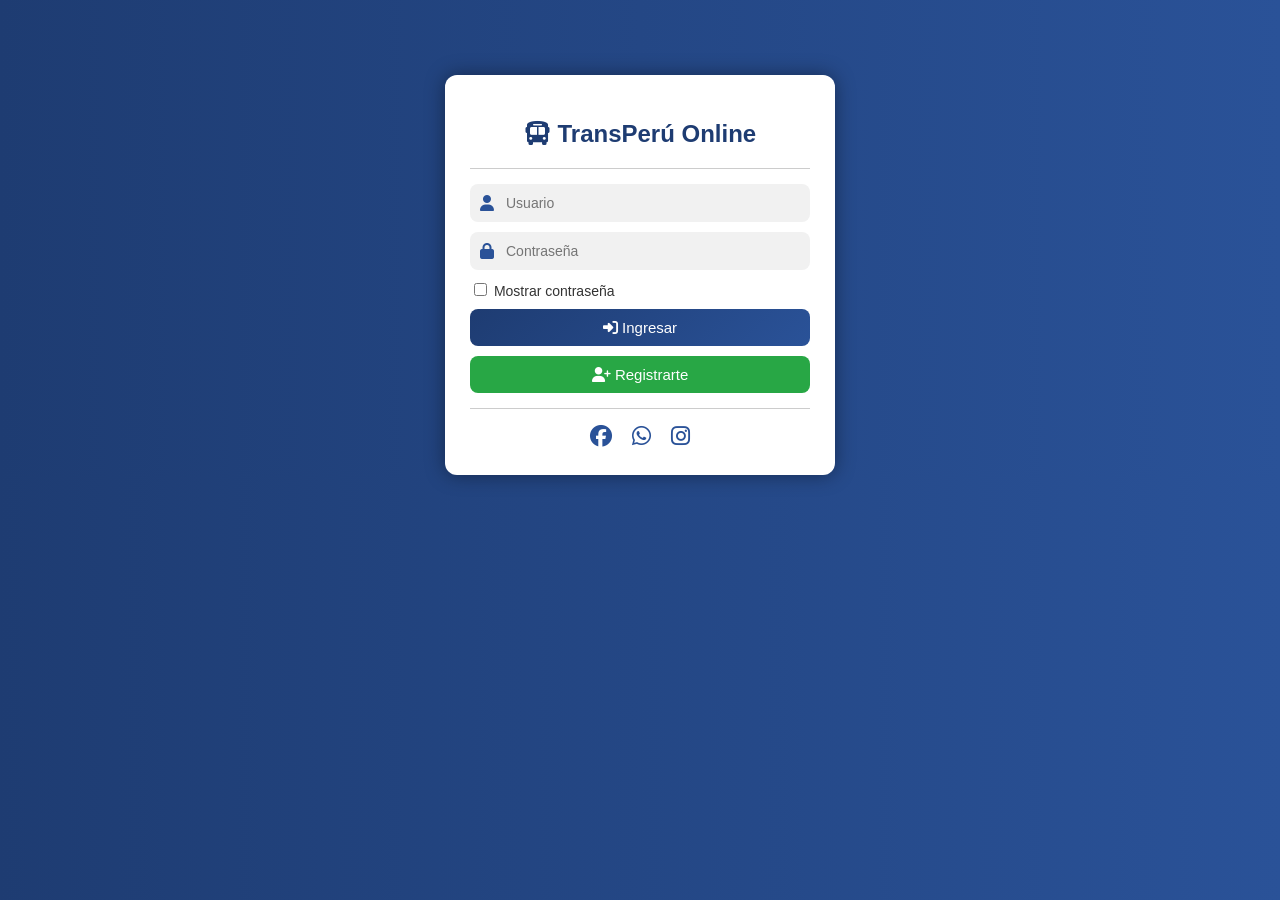
==== index.html @ ee518b82 "Primer commit del proyecto TransPeruOnline" ====
<!DOCTYPE html>
<html lang="es">
<head>
    <meta charset="UTF-8">
    <title>Login TransPerú</title>

    <link rel="stylesheet" href="style.css">
    <link rel="stylesheet" href="https://cdnjs.cloudflare.com/ajax/libs/font-awesome/6.5.0/css/all.min.css">
</head>
<body>

<div class="box box-home">

    <h2><i class="fa-solid fa-bus"></i> TransPerú Online</h2>

    <div class="line"></div>

    <div id="msg"></div>

    <form action="login_usu.php" method="POST">

        <div class="input-box">
            <i class="fa-solid fa-user"></i>
            <input type="text" name="usuario" placeholder="Usuario" required>
        </div>

        <div class="input-box">
            <i class="fa-solid fa-lock"></i>
            <input type="password" id="password" name="password" placeholder="Contraseña" required>
        </div>

        <div class="check-box">
            <input type="checkbox" onclick="togglePassword()"> Mostrar contraseña
        </div>

        <div class="buttons">

            <button type="submit" class="login">
                <i class="fa-solid fa-right-to-bracket"></i> Ingresar
            </button>

            <button type="button" class="register"
                onclick="window.location.href='register.html'">
                <i class="fa-solid fa-user-plus"></i> Registrarte
            </button>

        </div>

        <div class="line"></div>

        <div class="social">
            <a href="#"><i class="fa-brands fa-facebook"></i></a>
            <a href="#"><i class="fa-brands fa-whatsapp"></i></a>
            <a href="#"><i class="fa-brands fa-instagram"></i></a>
        </div>

    </form>
</div>

<script>
const params = new URLSearchParams(window.location.search);
const error = params.get("error");

if (error == "1") {
    document.getElementById("msg").innerHTML = "ERROR: Contraseña o usuario incorrecta";
    document.getElementById("msg").style.color = "red";
}
</script>

<script>
function togglePassword() {
    let pass = document.getElementById("password");
    pass.type = pass.type === "password" ? "text" : "password";
}
</script>

</body>
</html>
---- style.css ----
body {
    font-family: Arial, sans-serif;
    background: linear-gradient(to right, #1e3c72, #2a5298);
    margin: 0;
    padding-top: 70px; /* espacio para navbar */
}

/* CUADRO PRINCIPAL*/
.box {
    width: 340px;
    background: #ffffff;
    padding: 25px;
    border-radius: 12px;
    box-shadow: 0 0 20px rgba(0,0,0,0.4);
    text-align: center;
    margin: auto;
}

.box-login {
    margin-top: 80px;
}

.box-home {
    margin-top: 5px;
}


/* TITULO */
h2 {
    margin-bottom: 20px;
    color: #1e3c72;
}

/* INPUT + ICONO */
.input-box {
    display: flex;
    align-items: center;
    background: #f1f1f1;
    margin: 10px 0;
    padding: 10px;
    border-radius: 8px;
}

.input-box i {
    margin-right: 10px;
    color: #2a5298;
}

.input-box input {
    border: none;
    outline: none;
    background: transparent;
    width: 100%;
    font-size: 14px;
}

/* CHECKBOX */
.check-box {
    text-align: left;
    font-size: 14px;
    margin: 10px 0;
    color: #333;
}

/* BOTONES */
.buttons {
    display: flex;
    flex-direction: column;
    gap: 10px;
    margin-top: 10px;
}

/* BOTÓN GENERAL */
.buttons button {
    padding: 10px;
    border: none;
    border-radius: 8px;
    cursor: pointer;
    font-size: 15px;
    color: white;
    transition: 0.3s;
}

/* INGRESAR */
.login {
    padding: 12px;
    border: none;
    border-radius: 10px;
    cursor: pointer;
    font-size: 15px;
    color: white;
    background: linear-gradient(135deg, #1e3c72, #2a5298);
    width: 100%;
    transition: 0.3s;
}

.login:hover {
    background: #1e3c72;
}

/* REGISTRAR */
.register {
    background: #28a745;
}

.register:hover {
    background: #1e7e34;
}

/* LÍNEA */
.line {
    width: 100%;
    height: 1px;
    background: #ccc;
    margin: 15px 0;
}

/* REDES */
.social {
    display: flex;
    justify-content: center;
    gap: 20px;
    margin-top: 10px;
}

.social a {
    font-size: 22px;
    color: #2a5298;
    transition: 0.3s;
}

.social a:hover {
    color: #1e3c72;
    transform: scale(1.2);
}

/* MENSAJES */
.msg-box {
    display: none;
    margin: 10px 0;
    padding: 10px;
    border-radius: 8px;
    font-size: 14px;
    text-align: center;
    font-weight: bold;
}

.msg-error {
    display: block;
    background: #ffdddd;
    color: #d8000c;
    border: 1px solid #d8000c;
}

/* NAVBAR FIJA */
.navbar {
    position: fixed;
    top: 0;
    left: 0;
    width: 100%;
    background: #1f2937;
    color: white;
    display: flex;
    justify-content: space-between;
    align-items: center;
    padding: 15px 30px;
    z-index: 1000;
}

/* LOGO */
.navbar .logo {
    font-size: 20px;
    font-weight: bold;
}

/* MENU */
.navbar .menu {
    list-style: none;
    display: flex;
    gap: 20px;
    margin-right: 40px;
}

.navbar .menu li a {
    color: white;
    text-decoration: none;
    font-size: 14px;
}

.navbar .menu li a:hover {
    color: #00bcd4;
}
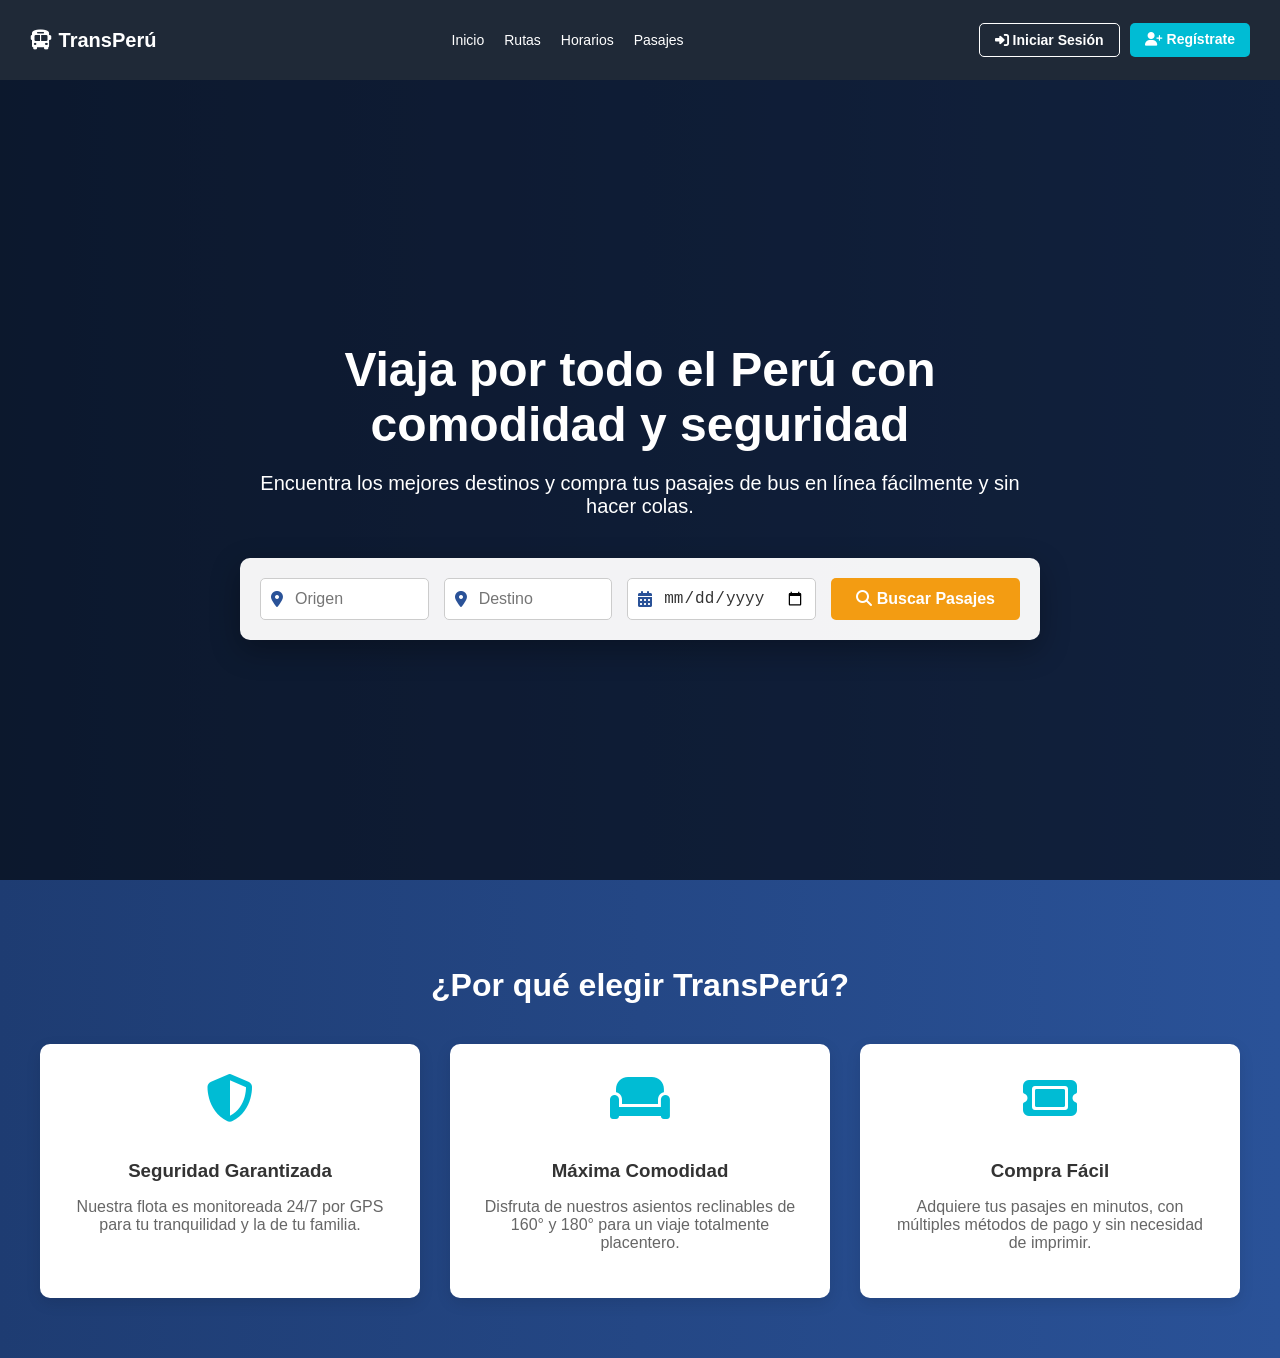
==== commit 87a47bad: "Cambiosss en pasajes" ====
--- a/index.html
+++ b/index.html
@@ -1,78 +1,77 @@
-<!DOCTYPE html>
-<html lang="es">
-<head>
-    <meta charset="UTF-8">
-    <title>Login TransPerú</title>
-
-    <link rel="stylesheet" href="style.css">
-    <link rel="stylesheet" href="https://cdnjs.cloudflare.com/ajax/libs/font-awesome/6.5.0/css/all.min.css">
-</head>
-<body>
-
-<div class="box box-home">
-
-    <h2><i class="fa-solid fa-bus"></i> TransPerú Online</h2>
-
-    <div class="line"></div>
-
-    <div id="msg"></div>
-
-    <form action="login_usu.php" method="POST">
-
-        <div class="input-box">
-            <i class="fa-solid fa-user"></i>
-            <input type="text" name="usuario" placeholder="Usuario" required>
-        </div>
-
-        <div class="input-box">
-            <i class="fa-solid fa-lock"></i>
-            <input type="password" id="password" name="password" placeholder="Contraseña" required>
-        </div>
-
-        <div class="check-box">
-            <input type="checkbox" onclick="togglePassword()"> Mostrar contraseña
-        </div>
-
-        <div class="buttons">
-
-            <button type="submit" class="login">
-                <i class="fa-solid fa-right-to-bracket"></i> Ingresar
-            </button>
-
-            <button type="button" class="register"
-                onclick="window.location.href='register.html'">
-                <i class="fa-solid fa-user-plus"></i> Registrarte
-            </button>
-
-        </div>
-
-        <div class="line"></div>
-
-        <div class="social">
-            <a href="#"><i class="fa-brands fa-facebook"></i></a>
-            <a href="#"><i class="fa-brands fa-whatsapp"></i></a>
-            <a href="#"><i class="fa-brands fa-instagram"></i></a>
-        </div>
-
-    </form>
-</div>
-
-<script>
-const params = new URLSearchParams(window.location.search);
-const error = params.get("error");
-
-if (error == "1") {
-    document.getElementById("msg").innerHTML = "ERROR: Contraseña o usuario incorrecta";
-    document.getElementById("msg").style.color = "red";
-}
-</script>
-
-<script>
-function togglePassword() {
-    let pass = document.getElementById("password");
-    pass.type = pass.type === "password" ? "text" : "password";
-}
-</script>
-
-</body>
+<!DOCTYPE html>
+<html lang="es">
+<head>
+    <meta charset="UTF-8">
+    <meta name="viewport" content="width=device-width, initial-scale=1.0">
+    <title>TransPerú Online - Compra tus Pasajes de Bus</title>
+    <link rel="stylesheet" href="style.css">
+    <link rel="stylesheet" href="https://cdnjs.cloudflare.com/ajax/libs/font-awesome/6.5.0/css/all.min.css">
+</head>
+<body>
+
+<!-- NAVBAR FIJA -->
+<nav class="navbar">
+    <div class="logo"><i class="fa-solid fa-bus"></i> TransPerú</div>
+    <ul class="menu">
+        <li><a href="index.html">Inicio</a></li>
+        <li><a href="rutas.html">Rutas</a></li>
+        <li><a href="horarios.html">Horarios</a></li>
+        <li><a href="pasajes.html">Pasajes</a></li>
+    </ul>
+    <div class="nav-buttons">
+        <a href="login.html" class="btn btn-login"><i class="fa-solid fa-right-to-bracket"></i> Iniciar Sesión</a>
+        <a href="register.html" class="btn btn-register"><i class="fa-solid fa-user-plus"></i> Regístrate</a>
+    </div>
+</nav>
+
+<!-- HERO SECTION -->
+<header class="hero">
+    <div class="hero-overlay"></div>
+    <div class="hero-content">
+        <h1>Viaja por todo el Perú con comodidad y seguridad</h1>
+        <p>Encuentra los mejores destinos y compra tus pasajes de bus en línea fácilmente y sin hacer colas.</p>
+        
+        <div class="search-box">
+            <form action="pasajes.html" method="GET" class="search-form">
+                <div class="input-group">
+                    <i class="fa-solid fa-location-dot"></i>
+                    <input type="text" name="origen" placeholder="Origen" required>
+                </div>
+                <div class="input-group">
+                    <i class="fa-solid fa-location-dot"></i>
+                    <input type="text" name="destino" placeholder="Destino" required>
+                </div>
+                <div class="input-group">
+                    <i class="fa-solid fa-calendar-days"></i>
+                    <input type="date" name="fecha" required>
+                </div>
+                <button type="submit" class="btn-search"><i class="fa-solid fa-magnifying-glass"></i> Buscar Pasajes</button>
+            </form>
+        </div>
+    </div>
+</header>
+
+<!-- CARACTERÍSTICAS -->
+<section class="features">
+    <h2>¿Por qué elegir TransPerú?</h2>
+    <div class="features-grid">
+        <div class="feature-card">
+            <i class="fa-solid fa-shield-halved fa-3x"></i>
+            <h3>Seguridad Garantizada</h3>
+            <p>Nuestra flota es monitoreada 24/7 por GPS para tu tranquilidad y la de tu familia.</p>
+        </div>
+        <div class="feature-card">
+            <i class="fa-solid fa-couch fa-3x"></i>
+            <h3>Máxima Comodidad</h3>
+            <p>Disfruta de nuestros asientos reclinables de 160° y 180° para un viaje totalmente placentero.</p>
+        </div>
+        <div class="feature-card">
+            <i class="fa-solid fa-ticket fa-3x"></i>
+            <h3>Compra Fácil</h3>
+            <p>Adquiere tus pasajes en minutos, con múltiples métodos de pago y sin necesidad de imprimir.</p>
+        </div>
+    </div>
+</section>
+
+</body>
 </html>
--- a/style.css
+++ b/style.css
@@ -158,6 +158,7 @@
     top: 0;
     left: 0;
     width: 100%;
+    box-sizing: border-box;
     background: #1f2937;
     color: white;
     display: flex;
@@ -189,4 +190,461 @@
 
 .navbar .menu li a:hover {
     color: #00bcd4;
+}
+
+/* =========================================
+   NUEVOS ESTILOS - LANDING & SECCIONES
+   ========================================= */
+
+/* ESTILOS DE NAVBAR ACTUALIZADOS */
+.navbar .active {
+    color: #00bcd4 !important;
+    font-weight: bold;
+    border-bottom: 2px solid #00bcd4;
+    padding-bottom: 5px;
+}
+
+.nav-buttons {
+    display: flex;
+    gap: 10px;
+}
+
+.btn {
+    padding: 8px 15px;
+    border-radius: 5px;
+    text-decoration: none;
+    font-size: 14px;
+    font-weight: bold;
+    transition: 0.3s;
+}
+
+.btn-login {
+    background: transparent;
+    border: 1px solid white;
+    color: white;
+}
+
+.btn-login:hover {
+    background: white;
+    color: #1f2937;
+}
+
+.btn-register {
+    background: #00bcd4;
+    color: white;
+}
+
+.btn-register:hover {
+    background: #008ba3;
+}
+
+/* HERO SECTION */
+.hero {
+    position: relative;
+    height: 90vh;
+    background: url('https://images.unsplash.com/photo-1587595431973-160d0d94add1?ixlib=rb-4.0.3&auto=format&fit=crop&w=1920&q=80') center/cover no-repeat;
+    display: flex;
+    align-items: center;
+    justify-content: center;
+    text-align: center;
+    color: white;
+}
+
+.hero-overlay {
+    position: absolute;
+    top: 0; left: 0; right: 0; bottom: 0;
+    background: rgba(0, 0, 0, 0.6);
+}
+
+.hero-content {
+    position: relative;
+    z-index: 1;
+    max-width: 800px;
+    padding: 20px;
+}
+
+.hero h1 {
+    font-size: 48px;
+    margin-bottom: 20px;
+    color: #fff;
+}
+
+.hero p {
+    font-size: 20px;
+    margin-bottom: 40px;
+}
+
+/* BUSCADOR */
+.search-box {
+    background: rgba(255, 255, 255, 0.95);
+    padding: 20px;
+    border-radius: 10px;
+    box-shadow: 0 10px 30px rgba(0,0,0,0.3);
+}
+
+.search-form {
+    display: flex;
+    gap: 15px;
+    align-items: center;
+    justify-content: space-between;
+}
+
+.search-form .input-group {
+    display: flex;
+    align-items: center;
+    background: white;
+    padding: 10px;
+    border-radius: 5px;
+    border: 1px solid #ccc;
+    flex: 1;
+}
+
+.search-form .input-group i {
+    color: #2a5298;
+    margin-right: 10px;
+}
+
+.search-form input {
+    border: none;
+    outline: none;
+    width: 100%;
+    font-size: 16px;
+    color: #333;
+}
+
+.btn-search {
+    padding: 12px 25px;
+    background: #f39c12;
+    color: white;
+    border: none;
+    border-radius: 5px;
+    font-size: 16px;
+    font-weight: bold;
+    cursor: pointer;
+    transition: 0.3s;
+}
+
+.btn-search:hover {
+    background: #e67e22;
+}
+
+/* SECCIONES GENERALES */
+.features, .page-section {
+    padding: 60px 20px;
+    max-width: 1200px;
+    margin: 0 auto;
+    text-align: center;
+}
+
+.features h2, .section-header h2 {
+    color: white;
+    font-size: 32px;
+    margin-bottom: 10px;
+}
+
+.section-header p {
+    color: #eee;
+    font-size: 18px;
+}
+
+.features-grid {
+    display: flex;
+    justify-content: space-around;
+    gap: 30px;
+    margin-top: 40px;
+}
+
+.feature-card {
+    flex: 1;
+    padding: 30px;
+    background: white;
+    border-radius: 10px;
+    box-shadow: 0 5px 15px rgba(0,0,0,0.1);
+    transition: 0.3s;
+}
+
+.feature-card:hover {
+    transform: translateY(-10px);
+}
+
+.feature-card i {
+    color: #00bcd4;
+    margin-bottom: 20px;
+}
+
+.feature-card h3 {
+    color: #333;
+    margin-bottom: 15px;
+}
+
+.feature-card p {
+    color: #666;
+}
+
+/* RUTAS GRID */
+.routes-grid {
+    display: grid;
+    grid-template-columns: repeat(auto-fit, minmax(300px, 1fr));
+    gap: 30px;
+    margin-top: 40px;
+}
+
+.route-card {
+    background: white;
+    border-radius: 10px;
+    overflow: hidden;
+    box-shadow: 0 5px 15px rgba(0,0,0,0.1);
+    text-align: left;
+}
+
+.route-img {
+    height: 200px;
+    background-size: cover;
+    background-position: center;
+}
+
+.route-info {
+    padding: 20px;
+}
+
+.route-info h3 {
+    color: #1e3c72;
+    margin-bottom: 10px;
+    font-size: 24px;
+}
+
+.route-info p {
+    color: #666;
+    margin-bottom: 20px;
+}
+
+.btn-primary {
+    display: inline-block;
+    padding: 10px 20px;
+    background: #2a5298;
+    color: white;
+    text-decoration: none;
+    border-radius: 5px;
+    transition: 0.3s;
+}
+
+.btn-primary:hover {
+    background: #1e3c72;
+}
+
+/* TABLA DE HORARIOS */
+.table-container {
+    margin-top: 40px;
+    overflow-x: auto;
+}
+
+.schedule-table {
+    width: 100%;
+    border-collapse: collapse;
+    background: white;
+    box-shadow: 0 5px 15px rgba(0,0,0,0.1);
+    border-radius: 10px;
+    overflow: hidden;
+}
+
+.schedule-table th, .schedule-table td {
+    padding: 15px;
+    text-align: left;
+    border-bottom: 1px solid #eee;
+}
+
+.schedule-table th {
+    background: #1e3c72;
+    color: white;
+}
+
+.schedule-table tr:last-child td {
+    border-bottom: none;
+}
+
+.schedule-table tr:hover {
+    background: #f9f9f9;
+}
+
+.btn-small {
+    padding: 6px 12px;
+    background: #00bcd4;
+    color: white;
+    text-decoration: none;
+    border-radius: 4px;
+    font-size: 14px;
+}
+
+.btn-small:hover {
+    background: #008ba3;
+}
+
+/* MINI SEARCH */
+.mini-search {
+    background: white;
+    padding: 20px;
+    border-radius: 10px;
+    box-shadow: 0 5px 15px rgba(0,0,0,0.1);
+    margin: 30px auto;
+}
+
+.mini-form .input-group {
+    background: #f1f1f1;
+}
+
+/* RESULTADOS DE PASAJES */
+.ticket-results {
+    text-align: left;
+    max-width: 900px;
+    margin: 0 auto;
+}
+
+.ticket-results h3 {
+    color: white;
+    margin-bottom: 20px;
+    font-size: 24px;
+}
+
+.ticket-card {
+    display: flex;
+    justify-content: space-between;
+    align-items: center;
+    background: white;
+    padding: 20px;
+    border-radius: 10px;
+    box-shadow: 0 5px 15px rgba(0,0,0,0.1);
+    margin-bottom: 20px;
+    border-left: 5px solid #00bcd4;
+}
+
+.ticket-time {
+    display: flex;
+    align-items: center;
+    gap: 30px;
+}
+
+.time-box {
+    display: flex;
+    flex-direction: column;
+}
+
+.t-title {
+    font-size: 12px;
+    color: #999;
+    text-transform: uppercase;
+}
+
+.t-hour {
+    font-size: 24px;
+    font-weight: bold;
+    color: #333;
+}
+
+.t-date {
+    font-size: 14px;
+    color: #666;
+}
+
+.duration {
+    text-align: center;
+    color: #888;
+    font-size: 14px;
+    border-bottom: 1px solid #ddd;
+    padding-bottom: 5px;
+}
+
+.ticket-service {
+    flex: 1;
+    padding: 0 30px;
+}
+
+.service-type {
+    display: inline-block;
+    background: #e1f5fe;
+    color: #0288d1;
+    padding: 5px 10px;
+    border-radius: 15px;
+    font-size: 14px;
+    font-weight: bold;
+    margin-bottom: 10px;
+}
+
+.ticket-service ul {
+    list-style: none;
+    padding: 0;
+    margin: 0;
+    display: flex;
+    gap: 15px;
+    color: #666;
+    font-size: 13px;
+}
+
+.ticket-price {
+    text-align: right;
+    display: flex;
+    flex-direction: column;
+    align-items: flex-end;
+}
+
+.price {
+    font-size: 28px;
+    font-weight: bold;
+    color: #e67e22;
+}
+
+.seats-left {
+    font-size: 13px;
+    color: #28a745;
+    margin-bottom: 10px;
+}
+
+.btn-buy {
+    padding: 10px 20px;
+    background: #e67e22;
+    color: white;
+    border: none;
+    border-radius: 5px;
+    cursor: pointer;
+    font-weight: bold;
+    transition: 0.3s;
+}
+
+.btn-buy:hover {
+    background: #d35400;
+}
+
+@media (max-width: 768px) {
+    .search-form {
+        flex-direction: column;
+    }
+    .features-grid {
+        flex-direction: column;
+    }
+    .ticket-card {
+        flex-direction: column;
+        align-items: flex-start;
+        gap: 20px;
+    }
+    .ticket-price {
+        align-items: flex-start;
+        width: 100%;
+    }
+    .ticket-service {
+        padding: 0;
+    }
+    .navbar {
+        padding: 10px 15px;
+    }
+    .navbar .menu {
+        display: none;
+    }
+    .nav-buttons {
+        flex-direction: column;
+        gap: 5px;
+    }
+    .btn {
+        font-size: 12px;
+        padding: 6px 10px;
+        text-align: center;
+    }
 }
